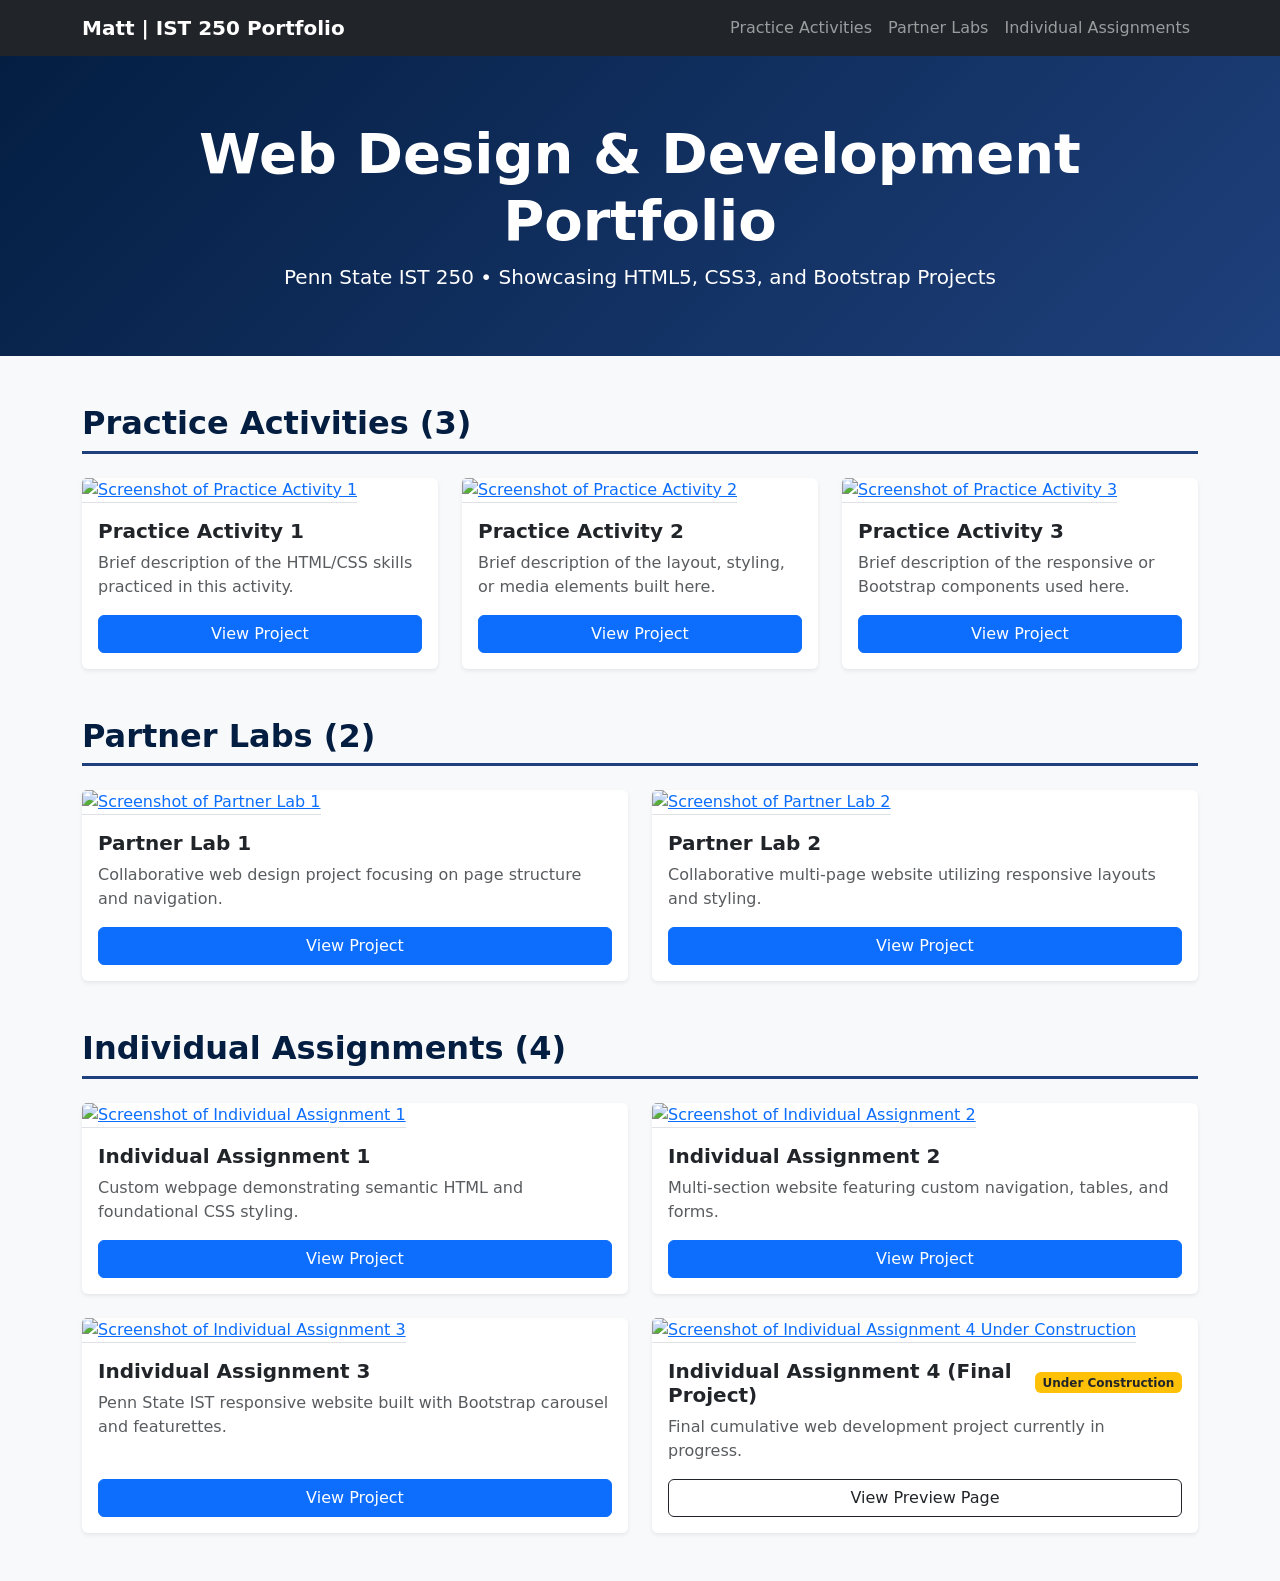
==== index.html @ fe7aa994 "Create index.html" ====
<!doctype html>
<html lang="en">
    <head>
        <meta charset="utf-8">
        <meta name="viewport" content="width=device-width, initial-scale=1">
        <meta name="description" content="">
        <meta name="author" content="Mark Otto, Jacob Thornton, and Bootstrap contributors">
        <meta name="generator" content="Hugo 0.88.1">
        <title>IST 250 Web Development Portfolio By Matt</title>
        <link rel="canonical" href="https://getbootstrap.com/docs/5.1/examples/carousel/">

    

    <!-- Bootstrap core CSS 
    <link href="../assets/dist/css/bootstrap.min.css" rel="stylesheet"> -->
    <link href="https://cdn.jsdelivr.net/npm/bootstrap@5.3.2/dist/css/bootstrap.min.css" 
    rel="stylesheet" crossorigin="anonymous"
    integrity="sha384-T3c6CoIi6uLrA9TneNEoa7RxnatzjcDSCmG1MXxSR1GAsXEV/Dwwykc2MPK8M2HN">
    <style>
      body {
        background-color: #f8f9fa;
      }
      .hero-section {
        background: linear-gradient(135deg, #041E42 0%, #1E407C 100%);
        color: white;
        padding: 4rem 0;
        margin-bottom: 3rem;
      }
      .card {
        transition: transform 0.2s ease, box-shadow 0.2s ease;
        border: none;
      }
      .card:hover {
        transform: translateY(-5px);
        box-shadow: 0 0.5rem 1.25rem rgba(0, 0, 0, 0.15) !important;
      }
      .card-img-top {
        height: 200px;
        object-fit: cover;
        border-bottom: 1px solid #dee2e6;
      }
      .section-title {
        border-bottom: 3px solid #1E407C;
        padding-bottom: 0.5rem;
        margin-bottom: 1.5rem;
        color: #041E42;
      }
    </style>
  </head>
  <body>

    <!-- Top Navigation Bar -->
    <nav class="navbar navbar-expand-lg navbar-dark bg-dark sticky-top">
      <div class="container">
        <a class="navbar-brand fw-bold" href="index.html">Matt | IST 250 Portfolio</a>
        <button class="navbar-toggler" type="button" data-bs-toggle="collapse" data-bs-target="#portfolioNav" aria-controls="portfolioNav" aria-expanded="false" aria-label="Toggle navigation">
          <span class="navbar-toggler-icon"></span>
        </button>
        <div class="collapse navbar-collapse" id="portfolioNav">
          <ul class="navbar-nav ms-auto">
            <li class="nav-item">
              <a class="nav-link" href="#practice-activities">Practice Activities</a>
            </li>
            <li class="nav-item">
              <a class="nav-link" href="#partner-labs">Partner Labs</a>
            </li>
            <li class="nav-item">
              <a class="nav-link" href="#individual-assignments">Individual Assignments</a>
            </li>
          </ul>
        </div>
      </div>
    </nav>

    <!-- Hero Cover Header -->
    <header class="hero-section text-center">
      <div class="container">
        <h1 class="display-4 fw-bold">Web Design &amp; Development Portfolio</h1>
        <p class="lead mb-0">Penn State IST 250 &bull; Showcasing HTML5, CSS3, and Bootstrap Projects</p>
      </div>
    </header>

    <main class="container mb-5">

      <!-- SECTION 1: 3 PRACTICE ACTIVITIES -->
      <section id="practice-activities" class="mb-5">
        <h2 class="section-title fw-bold">Practice Activities (3)</h2>
        <div class="row row-cols-1 row-cols-md-3 g-4">
          
          <!-- Practice Activity 1 -->
          <div class="col">
            <div class="card h-100 shadow-sm">
              <a href="practice1/index.html">
                <img src="images/practice1.png" class="card-img-top" alt="Screenshot of Practice Activity 1">
              </a>
              <div class="card-body d-flex flex-column">
                <h5 class="card-title fw-bold">Practice Activity 1</h5>
                <p class="card-text text-muted">Brief description of the HTML/CSS skills practiced in this activity.</p>
                <a href="practice1/index.html" class="btn btn-primary mt-auto">View Project</a>
              </div>
            </div>
          </div>

          <!-- Practice Activity 2 -->
          <div class="col">
            <div class="card h-100 shadow-sm">
              <a href="practice2/index.html">
                <img src="images/practice2.png" class="card-img-top" alt="Screenshot of Practice Activity 2">
              </a>
              <div class="card-body d-flex flex-column">
                <h5 class="card-title fw-bold">Practice Activity 2</h5>
                <p class="card-text text-muted">Brief description of the layout, styling, or media elements built here.</p>
                <a href="practice2/index.html" class="btn btn-primary mt-auto">View Project</a>
              </div>
            </div>
          </div>

          <!-- Practice Activity 3 -->
          <div class="col">
            <div class="card h-100 shadow-sm">
              <a href="practice3/index.html">
                <img src="images/practice3.png" class="card-img-top" alt="Screenshot of Practice Activity 3">
              </a>
              <div class="card-body d-flex flex-column">
                <h5 class="card-title fw-bold">Practice Activity 3</h5>
                <p class="card-text text-muted">Brief description of the responsive or Bootstrap components used here.</p>
                <a href="practice3/index.html" class="btn btn-primary mt-auto">View Project</a>
              </div>
            </div>
          </div>

        </div>
      </section>

      <!-- SECTION 2: 2 PARTNER LABS -->
      <section id="partner-labs" class="mb-5">
        <h2 class="section-title fw-bold">Partner Labs (2)</h2>
        <div class="row row-cols-1 row-cols-md-2 g-4">

          <!-- Partner Lab 1 -->
          <div class="col">
            <div class="card h-100 shadow-sm">
              <a href="lab1/index.html">
                <img src="images/lab1.png" class="card-img-top" alt="Screenshot of Partner Lab 1">
              </a>
              <div class="card-body d-flex flex-column">
                <h5 class="card-title fw-bold">Partner Lab 1</h5>
                <p class="card-text text-muted">Collaborative web design project focusing on page structure and navigation.</p>
                <a href="lab1/index.html" class="btn btn-primary mt-auto">View Project</a>
              </div>
            </div>
          </div>

          <!-- Partner Lab 2 -->
          <div class="col">
            <div class="card h-100 shadow-sm">
              <a href="lab2/index.html">
                <img src="images/lab2.png" class="card-img-top" alt="Screenshot of Partner Lab 2">
              </a>
              <div class="card-body d-flex flex-column">
                <h5 class="card-title fw-bold">Partner Lab 2</h5>
                <p class="card-text text-muted">Collaborative multi-page website utilizing responsive layouts and styling.</p>
                <a href="lab2/index.html" class="btn btn-primary mt-auto">View Project</a>
              </div>
            </div>
          </div>

        </div>
      </section>

      <!-- SECTION 3: 4 INDIVIDUAL ASSIGNMENTS -->
      <section id="individual-assignments" class="mb-5">
        <h2 class="section-title fw-bold">Individual Assignments (4)</h2>
        <div class="row row-cols-1 row-cols-md-2 g-4">

          <!-- Individual Assignment 1 -->
          <div class="col">
            <div class="card h-100 shadow-sm">
              <a href="assignment1/index.html">
                <img src="images/assignment1.png" class="card-img-top" alt="Screenshot of Individual Assignment 1">
              </a>
              <div class="card-body d-flex flex-column">
                <h5 class="card-title fw-bold">Individual Assignment 1</h5>
                <p class="card-text text-muted">Custom webpage demonstrating semantic HTML and foundational CSS styling.</p>
                <a href="assignment1/index.html" class="btn btn-primary mt-auto">View Project</a>
              </div>
            </div>
          </div>

          <!-- Individual Assignment 2 -->
          <div class="col">
            <div class="card h-100 shadow-sm">
              <a href="assignment2/index.html">
                <img src="images/assignment2.png" class="card-img-top" alt="Screenshot of Individual Assignment 2">
              </a>
              <div class="card-body d-flex flex-column">
                <h5 class="card-title fw-bold">Individual Assignment 2</h5>
                <p class="card-text text-muted">Multi-section website featuring custom navigation, tables, and forms.</p>
                <a href="assignment2/index.html" class="btn btn-primary mt-auto">View Project</a>
              </div>
            </div>
          </div>

          <!-- Individual Assignment 3 -->
          <div class="col">
            <div class="card h-100 shadow-sm">
              <a href="assignment3/index.html">
                <img src="images/assignment3.png" class="card-img-top" alt="Screenshot of Individual Assignment 3">
              </a>
              <div class="card-body d-flex flex-column">
                <h5 class="card-title fw-bold">Individual Assignment 3</h5>
                <p class="card-text text-muted">Penn State IST responsive website built with Bootstrap carousel and featurettes.</p>
                <a href="assignment3/index.html" class="btn btn-primary mt-auto">View Project</a>
              </div>
            </div>
          </div>

          <!-- Individual Assignment 4 (Under Construction) -->
          <div class="col">
            <div class="card h-100 shadow-sm border-warning">
              <a href="assignment4/index.html">
                <img src="images/assignment4.png" class="card-img-top" alt="Screenshot of Individual Assignment 4 Under Construction">
              </a>
              <div class="card-body d-flex flex-column">
                <div class="d-flex justify-content-between align-items-center mb-2">
                  <h5 class="card-title fw-bold mb-0">Individual Assignment 4 (Final Project)</h5>
                  <span class="badge bg-warning text-dark">Under Construction</span>
                </div>
                <p class="card-text text-muted">Final cumulative web development project currently in progress.</p>
                <a href="assignment4/index.html" class="btn btn-outline-dark mt-auto">View Preview Page</a>
              </div>
            </div>
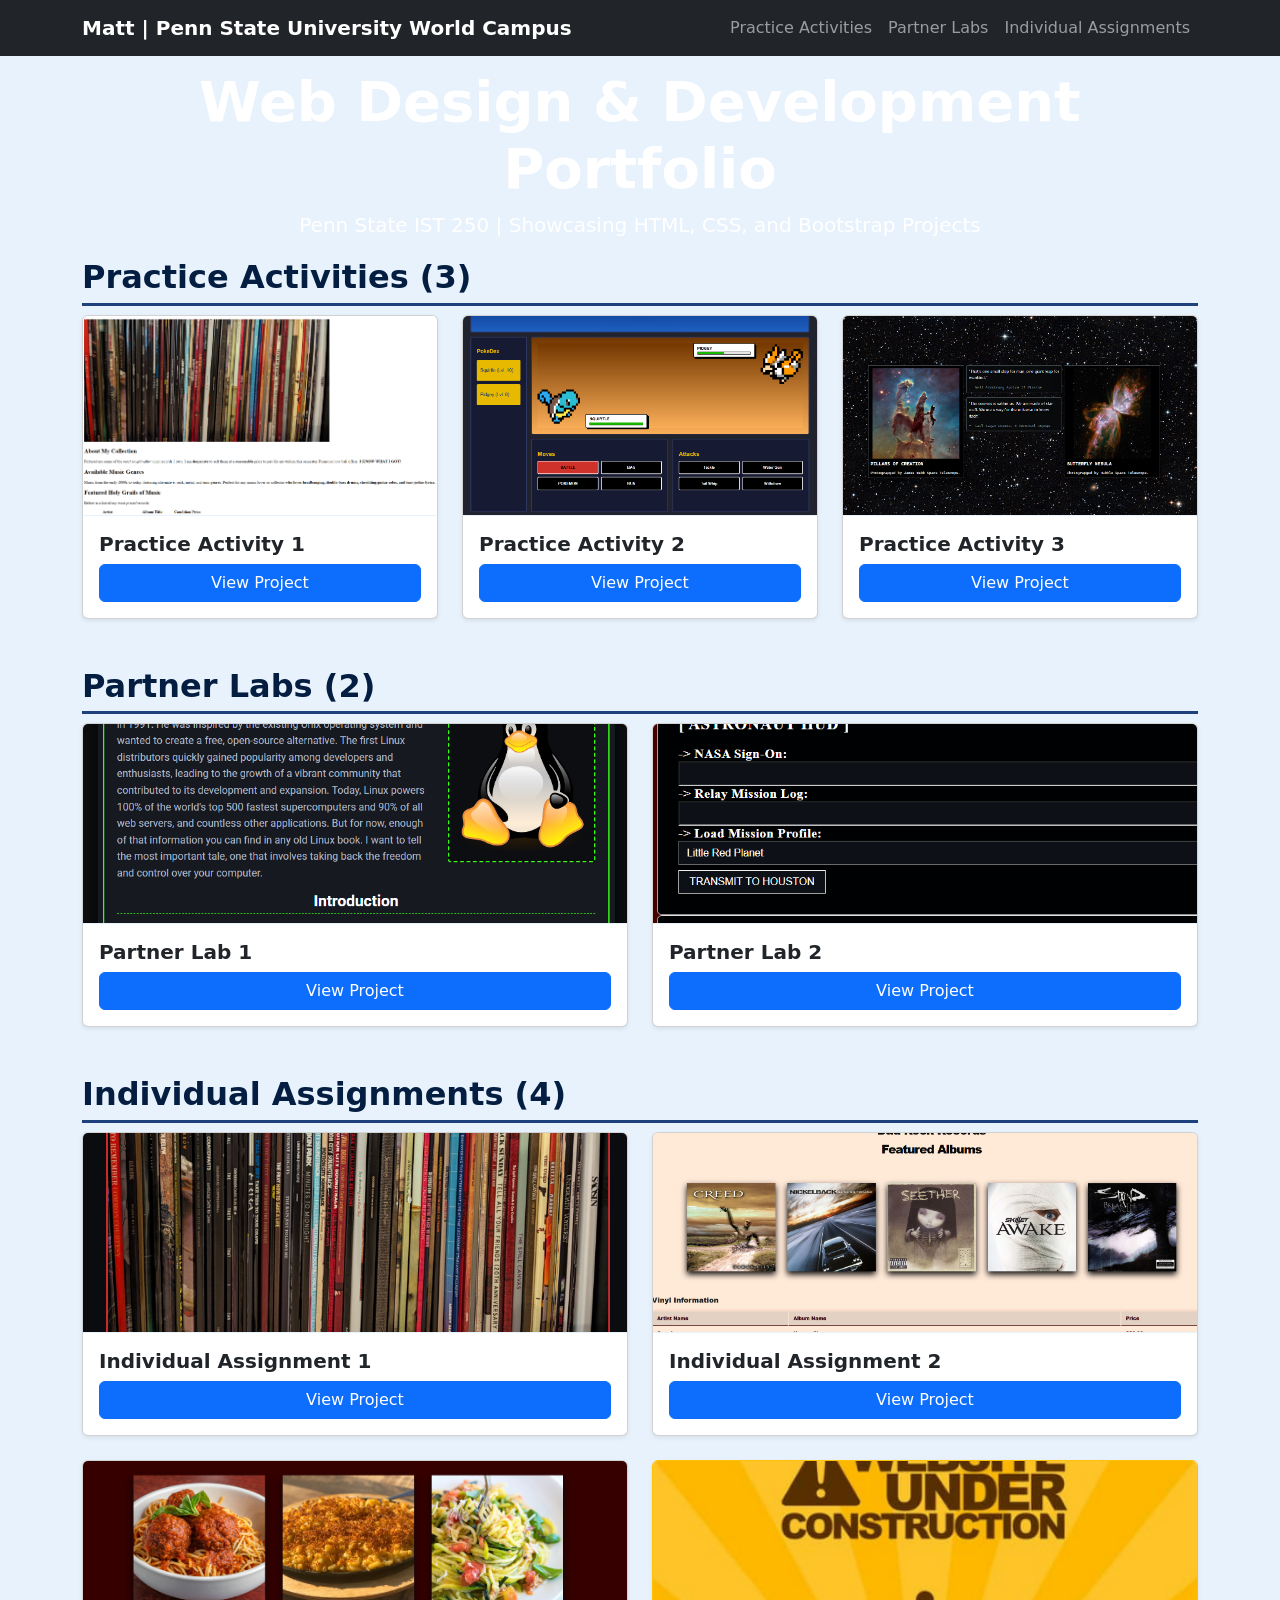
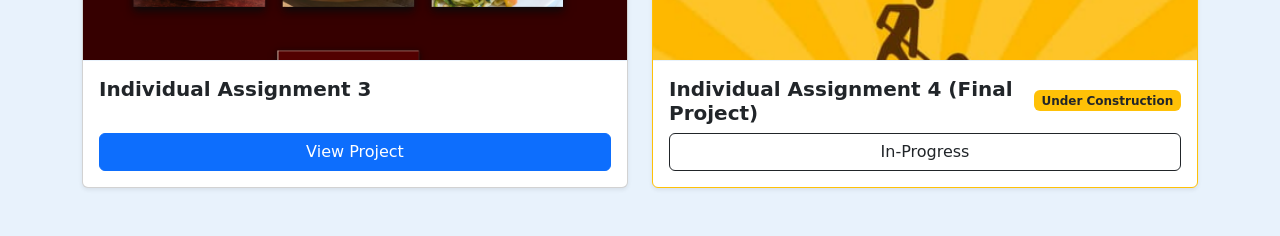
==== commit ff815c2a: "Project Files" ====
--- a/index.html
+++ b/index.html
@@ -8,9 +8,6 @@
         <meta name="generator" content="Hugo 0.88.1">
         <title>IST 250 Web Development Portfolio By Matt</title>
         <link rel="canonical" href="https://getbootstrap.com/docs/5.1/examples/carousel/">
-
-    
-
     <!-- Bootstrap core CSS 
     <link href="../assets/dist/css/bootstrap.min.css" rel="stylesheet"> -->
     <link href="https://cdn.jsdelivr.net/npm/bootstrap@5.3.2/dist/css/bootstrap.min.css" 
@@ -18,41 +15,35 @@
     integrity="sha384-T3c6CoIi6uLrA9TneNEoa7RxnatzjcDSCmG1MXxSR1GAsXEV/Dwwykc2MPK8M2HN">
     <style>
       body {
-        background-color: #f8f9fa;
+        background-color: #e8f2fc;
       }
       .hero-section {
-        background: linear-gradient(135deg, #041E42 0%, #1E407C 100%);
+        background: linear-gradient( #1E407C);
         color: white;
-        padding: 4rem 0;
-        margin-bottom: 3rem;
-      }
-      .card {
-        transition: transform 0.2s ease, box-shadow 0.2s ease;
-        border: none;
+        padding: 12px 0;
+        margin-bottom: 6px;
       }
       .card:hover {
         transform: translateY(-5px);
-        box-shadow: 0 0.5rem 1.25rem rgba(0, 0, 0, 0.15) !important;
+        box-shadow: black;
       }
       .card-img-top {
         height: 200px;
         object-fit: cover;
-        border-bottom: 1px solid #dee2e6;
+        border-bottom: 1px solid #e8f2fc;
       }
       .section-title {
         border-bottom: 3px solid #1E407C;
-        padding-bottom: 0.5rem;
-        margin-bottom: 1.5rem;
+        padding-bottom: 6px;
+        margin-bottom: 9px;
         color: #041E42;
       }
     </style>
   </head>
   <body>
-
-    <!-- Top Navigation Bar -->
     <nav class="navbar navbar-expand-lg navbar-dark bg-dark sticky-top">
       <div class="container">
-        <a class="navbar-brand fw-bold" href="index.html">Matt | IST 250 Portfolio</a>
+        <a class="navbar-brand fw-bold" href="index.html">Matt | Penn State University World Campus</a>
         <button class="navbar-toggler" type="button" data-bs-toggle="collapse" data-bs-target="#portfolioNav" aria-controls="portfolioNav" aria-expanded="false" aria-label="Toggle navigation">
           <span class="navbar-toggler-icon"></span>
         </button>
@@ -71,154 +62,119 @@
         </div>
       </div>
     </nav>
-
-    <!-- Hero Cover Header -->
     <header class="hero-section text-center">
       <div class="container">
-        <h1 class="display-4 fw-bold">Web Design &amp; Development Portfolio</h1>
-        <p class="lead mb-0">Penn State IST 250 &bull; Showcasing HTML5, CSS3, and Bootstrap Projects</p>
+        <h1 class="display-4 fw-bold">Web Design & Development Portfolio</h1>
+        <p class="lead mb-0">Penn State IST 250 | Showcasing HTML, CSS, and Bootstrap Projects</p>
       </div>
     </header>
-
     <main class="container mb-5">
-
-      <!-- SECTION 1: 3 PRACTICE ACTIVITIES -->
       <section id="practice-activities" class="mb-5">
         <h2 class="section-title fw-bold">Practice Activities (3)</h2>
         <div class="row row-cols-1 row-cols-md-3 g-4">
-          
-          <!-- Practice Activity 1 -->
           <div class="col">
             <div class="card h-100 shadow-sm">
-              <a href="practice1/index.html">
+              <a href="PA1/index.html">
                 <img src="images/practice1.png" class="card-img-top" alt="Screenshot of Practice Activity 1">
               </a>
               <div class="card-body d-flex flex-column">
                 <h5 class="card-title fw-bold">Practice Activity 1</h5>
-                <p class="card-text text-muted">Brief description of the HTML/CSS skills practiced in this activity.</p>
-                <a href="practice1/index.html" class="btn btn-primary mt-auto">View Project</a>
+                <a href="PA1/index.html" class="btn btn-primary mt-auto">View Project</a>
               </div>
             </div>
           </div>
-
-          <!-- Practice Activity 2 -->
           <div class="col">
             <div class="card h-100 shadow-sm">
-              <a href="practice2/index.html">
+              <a href="PA2/index.html">
                 <img src="images/practice2.png" class="card-img-top" alt="Screenshot of Practice Activity 2">
               </a>
               <div class="card-body d-flex flex-column">
                 <h5 class="card-title fw-bold">Practice Activity 2</h5>
-                <p class="card-text text-muted">Brief description of the layout, styling, or media elements built here.</p>
-                <a href="practice2/index.html" class="btn btn-primary mt-auto">View Project</a>
+                <a href="PA2/index.html" class="btn btn-primary mt-auto">View Project</a>
               </div>
             </div>
           </div>
-
-          <!-- Practice Activity 3 -->
           <div class="col">
             <div class="card h-100 shadow-sm">
-              <a href="practice3/index.html">
+              <a href="PA3/index.html">
                 <img src="images/practice3.png" class="card-img-top" alt="Screenshot of Practice Activity 3">
               </a>
               <div class="card-body d-flex flex-column">
                 <h5 class="card-title fw-bold">Practice Activity 3</h5>
-                <p class="card-text text-muted">Brief description of the responsive or Bootstrap components used here.</p>
-                <a href="practice3/index.html" class="btn btn-primary mt-auto">View Project</a>
+                <a href="PA3/index.html" class="btn btn-primary mt-auto">View Project</a>
               </div>
             </div>
           </div>
 
         </div>
       </section>
-
-      <!-- SECTION 2: 2 PARTNER LABS -->
       <section id="partner-labs" class="mb-5">
         <h2 class="section-title fw-bold">Partner Labs (2)</h2>
         <div class="row row-cols-1 row-cols-md-2 g-4">
-
-          <!-- Partner Lab 1 -->
           <div class="col">
             <div class="card h-100 shadow-sm">
-              <a href="lab1/index.html">
+              <a href="PL1/index.html">
                 <img src="images/lab1.png" class="card-img-top" alt="Screenshot of Partner Lab 1">
               </a>
               <div class="card-body d-flex flex-column">
                 <h5 class="card-title fw-bold">Partner Lab 1</h5>
-                <p class="card-text text-muted">Collaborative web design project focusing on page structure and navigation.</p>
-                <a href="lab1/index.html" class="btn btn-primary mt-auto">View Project</a>
+                <a href="PL1/index.html" class="btn btn-primary mt-auto">View Project</a>
               </div>
             </div>
           </div>
-
-          <!-- Partner Lab 2 -->
           <div class="col">
             <div class="card h-100 shadow-sm">
-              <a href="lab2/index.html">
+              <a href="PL2/index.html">
                 <img src="images/lab2.png" class="card-img-top" alt="Screenshot of Partner Lab 2">
               </a>
               <div class="card-body d-flex flex-column">
                 <h5 class="card-title fw-bold">Partner Lab 2</h5>
-                <p class="card-text text-muted">Collaborative multi-page website utilizing responsive layouts and styling.</p>
-                <a href="lab2/index.html" class="btn btn-primary mt-auto">View Project</a>
+                <a href="PL2/index.html" class="btn btn-primary mt-auto">View Project</a>
               </div>
             </div>
           </div>
 
         </div>
       </section>
-
-      <!-- SECTION 3: 4 INDIVIDUAL ASSIGNMENTS -->
       <section id="individual-assignments" class="mb-5">
         <h2 class="section-title fw-bold">Individual Assignments (4)</h2>
         <div class="row row-cols-1 row-cols-md-2 g-4">
-
-          <!-- Individual Assignment 1 -->
           <div class="col">
             <div class="card h-100 shadow-sm">
-              <a href="assignment1/index.html">
+              <a href="IA1/index.html">
                 <img src="images/assignment1.png" class="card-img-top" alt="Screenshot of Individual Assignment 1">
               </a>
               <div class="card-body d-flex flex-column">
                 <h5 class="card-title fw-bold">Individual Assignment 1</h5>
-                <p class="card-text text-muted">Custom webpage demonstrating semantic HTML and foundational CSS styling.</p>
-                <a href="assignment1/index.html" class="btn btn-primary mt-auto">View Project</a>
+                <a href="IA1/index.html" class="btn btn-primary mt-auto">View Project</a>
               </div>
             </div>
           </div>
-
-          <!-- Individual Assignment 2 -->
           <div class="col">
             <div class="card h-100 shadow-sm">
-              <a href="assignment2/index.html">
+              <a href="IA2/index.html">
                 <img src="images/assignment2.png" class="card-img-top" alt="Screenshot of Individual Assignment 2">
               </a>
               <div class="card-body d-flex flex-column">
                 <h5 class="card-title fw-bold">Individual Assignment 2</h5>
-                <p class="card-text text-muted">Multi-section website featuring custom navigation, tables, and forms.</p>
-                <a href="assignment2/index.html" class="btn btn-primary mt-auto">View Project</a>
+                <a href="IA2/index.html" class="btn btn-primary mt-auto">View Project</a>
               </div>
             </div>
           </div>
-
-          <!-- Individual Assignment 3 -->
           <div class="col">
             <div class="card h-100 shadow-sm">
-              <a href="assignment3/index.html">
+              <a href="IA3/index.html">
                 <img src="images/assignment3.png" class="card-img-top" alt="Screenshot of Individual Assignment 3">
               </a>
               <div class="card-body d-flex flex-column">
                 <h5 class="card-title fw-bold">Individual Assignment 3</h5>
-                <p class="card-text text-muted">Penn State IST responsive website built with Bootstrap carousel and featurettes.</p>
-                <a href="assignment3/index.html" class="btn btn-primary mt-auto">View Project</a>
+                <a href="IA3/index.html" class="btn btn-primary mt-auto">View Project</a>
               </div>
             </div>
           </div>
-
-          <!-- Individual Assignment 4 (Under Construction) -->
           <div class="col">
             <div class="card h-100 shadow-sm border-warning">
-              <a href="assignment4/index.html">
+              <a href="IA4/index.html">
                 <img src="images/assignment4.png" class="card-img-top" alt="Screenshot of Individual Assignment 4 Under Construction">
               </a>
               <div class="card-body d-flex flex-column">
@@ -226,7 +182,6 @@
                   <h5 class="card-title fw-bold mb-0">Individual Assignment 4 (Final Project)</h5>
                   <span class="badge bg-warning text-dark">Under Construction</span>
                 </div>
-                <p class="card-text text-muted">Final cumulative web development project currently in progress.</p>
-                <a href="assignment4/index.html" class="btn btn-outline-dark mt-auto">View Preview Page</a>
+                <a href="IA4/index.html" class="btn btn-outline-dark mt-auto">In-Progress</a>
               </div>
             </div>
